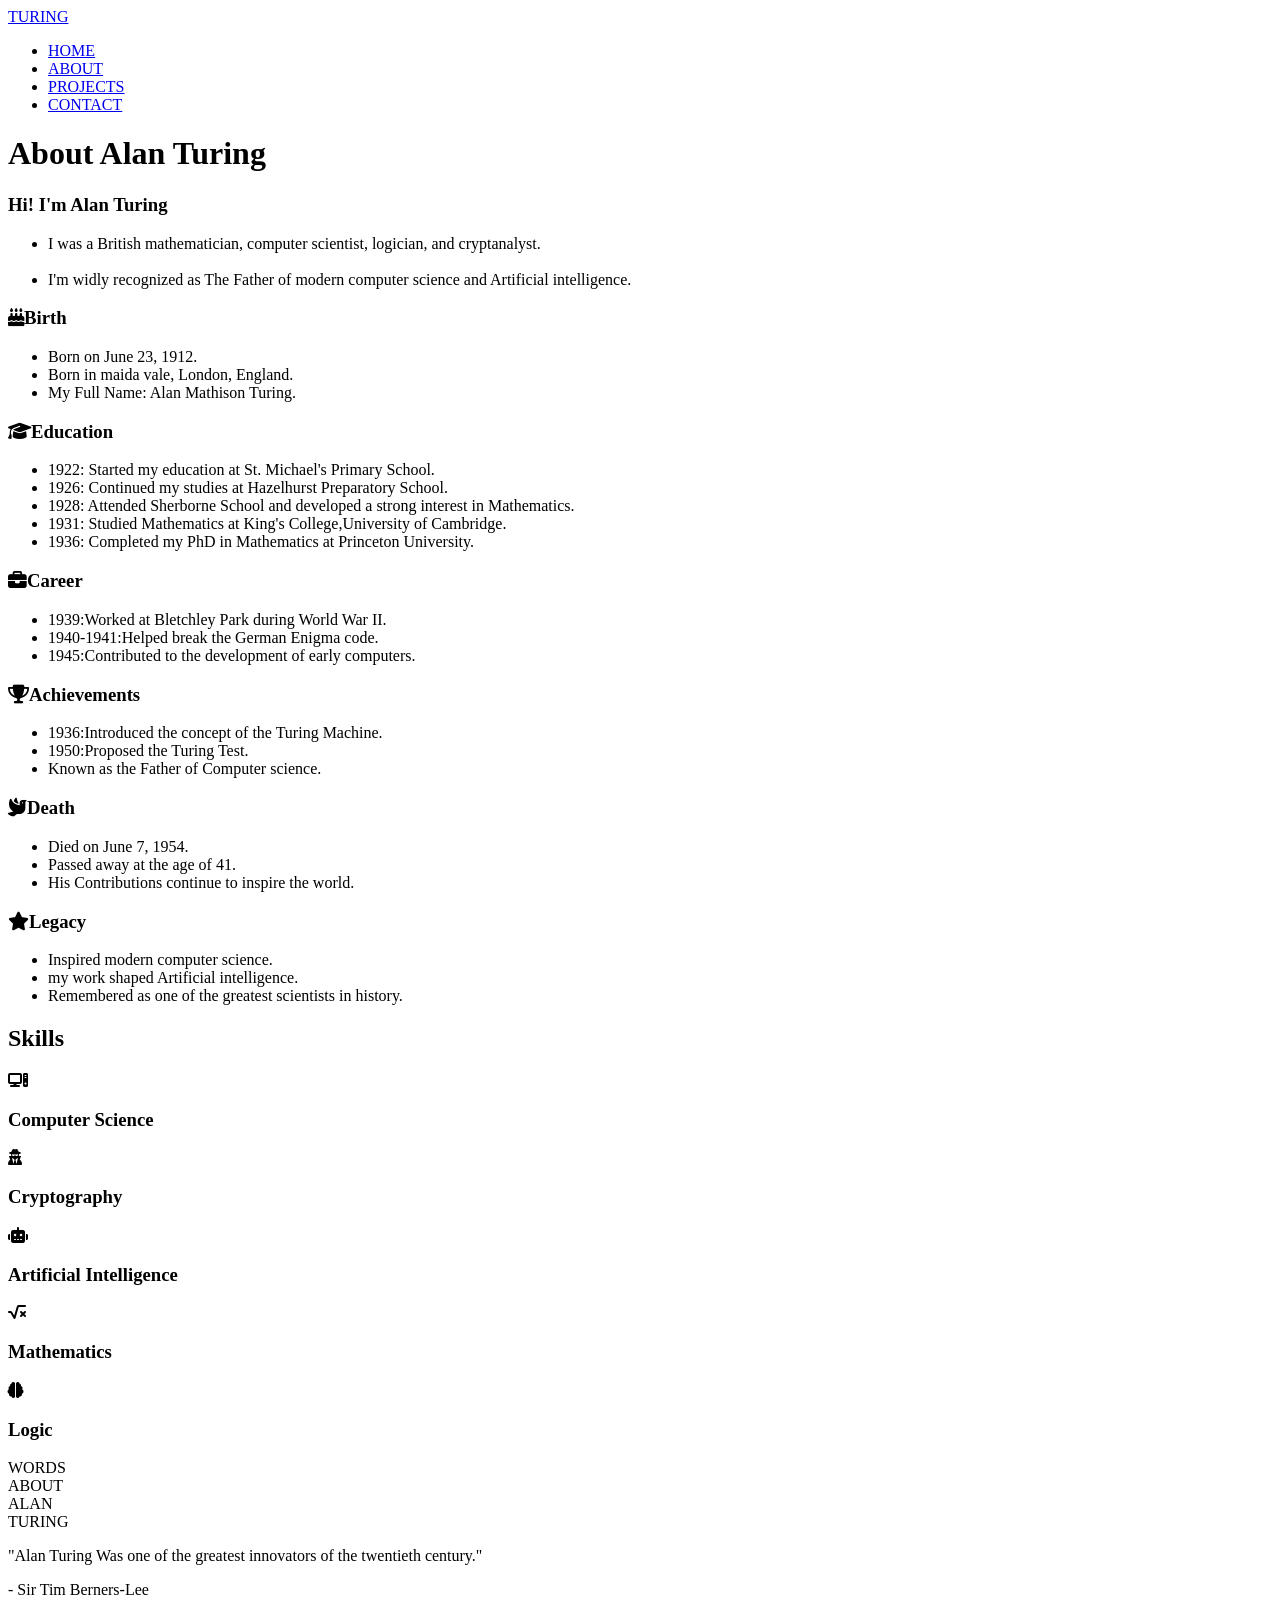
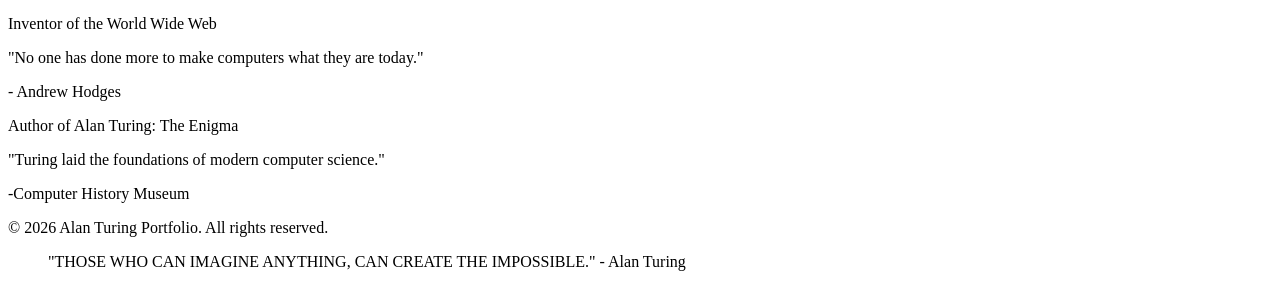
==== about.html @ e7e9dd06 "update" ====
<!doctype html>
<html lang="en">
  <head>
    <meta charset="UTF-8" />
    <link
      rel="stylesheet"
      href="https://cdnjs.cloudflare.com/ajax/libs/font-awesome/6.4.0/css/all.min.css"
    />
    <meta name="viewport" content="width=device-width, initial-scale=1.0" />
    <meta
      name="description"
      content="Alan Turing was a pioneering mathematician, computer scientist, and cryptanalyst. He is widely considered to be the father of theoretical computer science and artificial intelligence."
    />
    <link rel="stylesheet" href="css/about.css" />
    <!-- <link rel="stylesheet" href="css/nav-footer.css" /> -->
    <title>Alan Turing-About</title>
  </head>
  <body>
    <header class="header">
      <nav class="navbar">
        <div class="logo">
          <a href="index.html">TURING</a>
        </div>
        <ul class="nav-links">
          <li><a href="index.html">HOME</a></li>
          <li><a href="about.html">ABOUT</a></li>
          <li><a href="projects.html">PROJECTS</a></li>
          <li><a href="contact.html">CONTACT</a></li>
        </ul>
      </nav>
    </header>
    <main>
        <h1 class="title">About Alan Turing</h1>
        <div class="tria"></div>
        
        
        
        <section>
            <div class="pragOfAbout">
            <h3>Hi! I'm Alan Turing</h3>

            <ul>
            <li class="li01">I was a British mathematician, computer scientist, logician, and cryptanalyst.</li><br>
            <li class="li01">I'm widly recognized as The Father of  modern computer science and Artificial intelligence.</li>
            </ul>
            </div>


            <div class="continer">
            <div class="card01">
            <h3><i class="fa-solid fa-cake-candles"></i>Birth</h3>
                <ul>
                    <li>Born on June 23, 1912.</li>
                    <li>Born in maida vale, London, England.</li>
                    <li>My Full Name: Alan Mathison Turing.</li>
                </ul>
            </div>



            <div class="card2">
            <h3><i class="fa-solid fa-graduation-cap"></i>Education</h3>  
                <ul>
                    <li><span class="year">1922:</span> Started my education at St. Michael's Primary School.</li>
                    <li><span class="year">1926:</span> Continued my studies at Hazelhurst Preparatory School.</li>
                    <li><span class="year">1928:</span> Attended Sherborne School and developed a strong interest in Mathematics.</li>
                    <li><span class="year">1931:</span> Studied Mathematics at King's College,University of Cambridge.</li>
                    <li><span class="year">1936:</span> Completed my PhD in Mathematics at Princeton University.</li>
                </ul>
            </div>



            <div class="card">
            <h3><i class="fa-solid fa-briefcase"></i>Career</h3>
                <ul>
                    <li><span class="year">1939:</span>Worked at Bletchley Park during World War II.</li>
                    <li><span class="year">1940-1941:</span>Helped break the German Enigma code.</li>
                    <li><span class="year">1945:</span>Contributed to the development of early computers.</li>
                </ul>
            </div>



            <div class="card">
            <h3><i class="fa-solid fa-trophy"></i>Achievements</h3>
                <ul>
                    <li><span class="year">1936:</span>Introduced the concept of the Turing Machine.</li>
                    <li><span class="year">1950:</span>Proposed the Turing Test.</li>
                    <li>Known as the Father of Computer science.</li>
                </ul>
            </div>




            <div class="card">
            <h3><i class="fa-solid fa-dove"></i>Death</h3>
                <ul>
                    <li>Died on June 7, 1954.</li>
                    <li>Passed away at the age of 41.</li>
                    <li>His Contributions continue to inspire the world.</li>
                </ul>
            </div>



            <div class="card">
            <h3><i class="fa-solid fa-star"></i>Legacy</h3>
                <ul>
                    <li>Inspired modern computer science.</li>
                    <li>my work shaped Artificial intelligence.</li>
                    <li>Remembered as one of the greatest scientists in history.</li>
                </ul>
            </div>
        </div>

            <div class="line"></div>

            <h1 class="skills">Skills</h1>
            <div class="tria2"></div>


            <div class="skill-cards">
                <div class="cards">
                    <i class="fa-solid fa-computer"></i>
                    <h3>Computer Science</h3>
                </div>

                <div class="cards">
                    <i class="fa-solid fa-user-secret"></i>
                    <h3>Cryptography</h3>
                </div>

                <div class="cards">
                    <i class="fa-solid fa-robot"></i>
                    <h3>Artificial Intelligence</h3>
                </div>

                <div class="cards">
                    <i class="fa-solid fa-square-root-variable"></i>
                    <h3>Mathematics</h3>
                </div>

                <div class="cards">
                    <i class="fa-solid fa-brain"></i>
                    <h3>Logic</h3>
                </div>
            </div>



            <div class="line"></div>


            <div class="opinion">
                <div class="left"><p>WORDS <br>ABOUT<br> ALAN <br>TURING<br></p></div>
                <div class="right">

                    <div class="right01">
                    <p class="01"><span class="quote">"</span>Alan Turing Was one of the greatest innovators of the twentieth century.<span class="quote">"</span></p>
                    <p class="p02">- Sir Tim Berners-Lee</p>
                    <p class="p03">Inventor of the World Wide Web</p>
                    </div>
                    

                    <div class="right02">
                    <p class="01"><span class="quote">"</span>No one has done more to make computers what they are today.<span class="quote">"</span></p>
                    <p class="p02">- Andrew Hodges</p>
                    <p class="p03">Author of Alan Turing: The Enigma</p>
                    </div>


                    <div class="right03">
                    <p class="01"><span class="quote">"</span>Turing laid the foundations of modern computer science.<span class="quote">"</span></p>
                    <p class="p02">-Computer History Museum</p>
                    </div>

                </div>
            </div>
        </section>
        </main>
    <footer class="footer">
      <div class="footer-content">
        <p class="copyright">&copy; 2026 Alan Turing Portfolio. All rights reserved.
        </p>
        <blockquote class="footer-quote">
          "THOSE WHO CAN IMAGINE ANYTHING, CAN CREATE THE IMPOSSIBLE."
          <span>- Alan Turing</span>
        </blockquote>
      </div>
    </footer>
  </body>
</html>
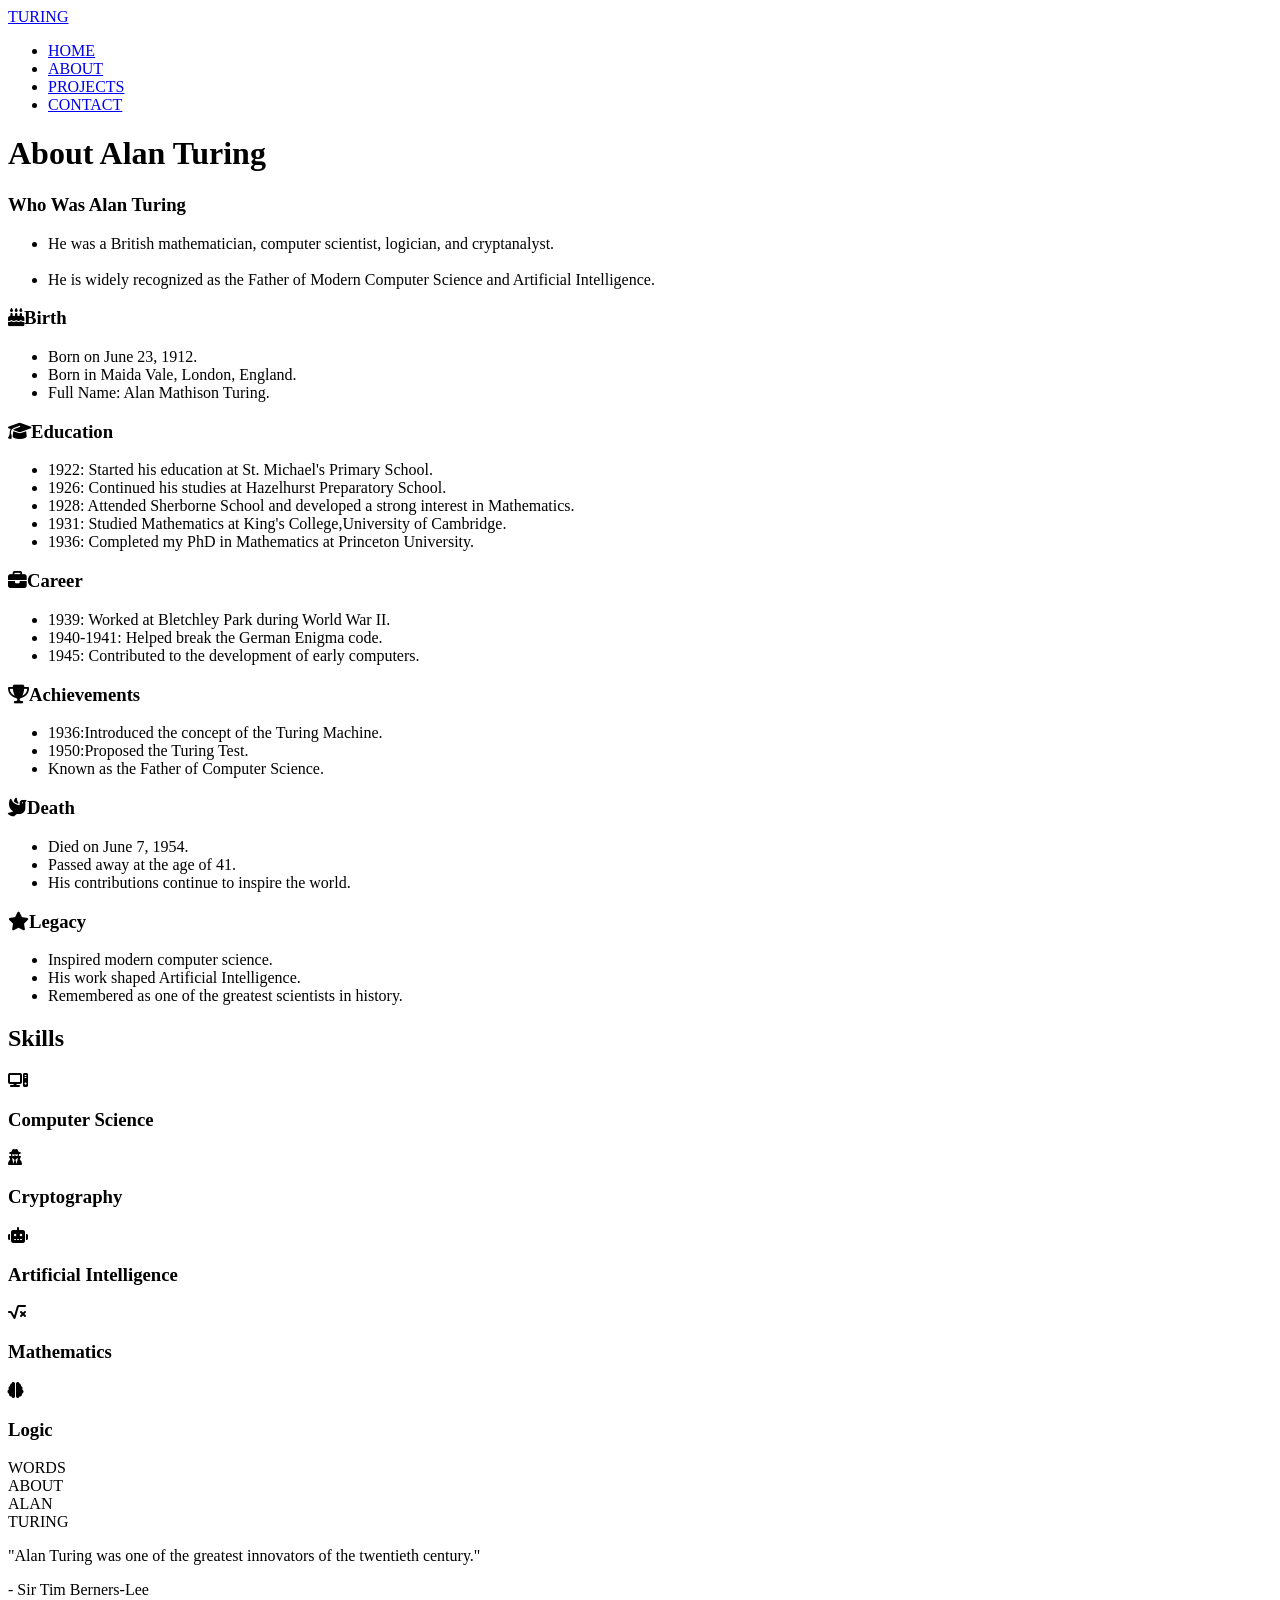
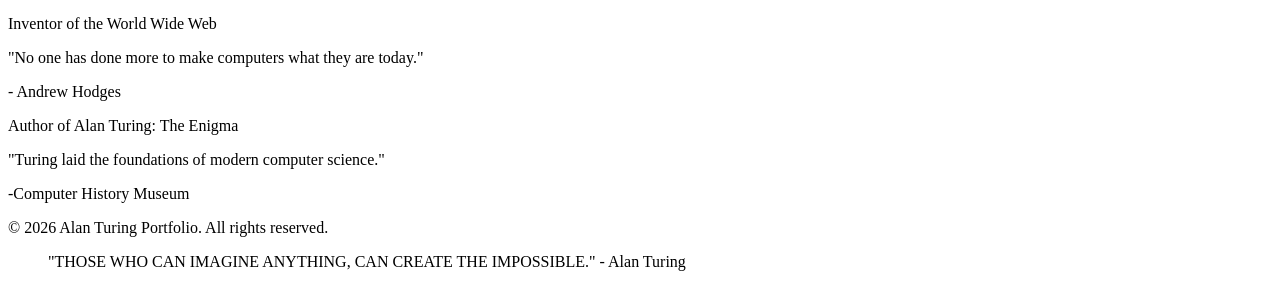
==== commit 0143b82a: "update" ====
--- a/about.html
+++ b/about.html
@@ -37,11 +37,11 @@
         
         <section>
             <div class="pragOfAbout">
-            <h3>Hi! I'm Alan Turing</h3>
+            <h3>Who Was Alan Turing</h3>
 
             <ul>
-            <li class="li01">I was a British mathematician, computer scientist, logician, and cryptanalyst.</li><br>
-            <li class="li01">I'm widly recognized as The Father of  modern computer science and Artificial intelligence.</li>
+            <li class="li01">He was a British mathematician, computer scientist, logician, and cryptanalyst.</li><br>
+            <li class="li01">He is widely recognized as the Father of  Modern Computer Science and Artificial Intelligence.</li>
             </ul>
             </div>
 
@@ -51,8 +51,8 @@
             <h3><i class="fa-solid fa-cake-candles"></i>Birth</h3>
                 <ul>
                     <li>Born on June 23, 1912.</li>
-                    <li>Born in maida vale, London, England.</li>
-                    <li>My Full Name: Alan Mathison Turing.</li>
+                    <li>Born in Maida Vale, London, England.</li>
+                    <li>Full Name: Alan Mathison Turing.</li>
                 </ul>
             </div>
 
@@ -61,8 +61,8 @@
             <div class="card2">
             <h3><i class="fa-solid fa-graduation-cap"></i>Education</h3>  
                 <ul>
-                    <li><span class="year">1922:</span> Started my education at St. Michael's Primary School.</li>
-                    <li><span class="year">1926:</span> Continued my studies at Hazelhurst Preparatory School.</li>
+                    <li><span class="year">1922:</span> Started his education at St. Michael's Primary School.</li>
+                    <li><span class="year">1926:</span> Continued his studies at Hazelhurst Preparatory School.</li>
                     <li><span class="year">1928:</span> Attended Sherborne School and developed a strong interest in Mathematics.</li>
                     <li><span class="year">1931:</span> Studied Mathematics at King's College,University of Cambridge.</li>
                     <li><span class="year">1936:</span> Completed my PhD in Mathematics at Princeton University.</li>
@@ -74,9 +74,9 @@
             <div class="card">
             <h3><i class="fa-solid fa-briefcase"></i>Career</h3>
                 <ul>
-                    <li><span class="year">1939:</span>Worked at Bletchley Park during World War II.</li>
-                    <li><span class="year">1940-1941:</span>Helped break the German Enigma code.</li>
-                    <li><span class="year">1945:</span>Contributed to the development of early computers.</li>
+                    <li><span class="year">1939:</span> Worked at Bletchley Park during World War II.</li>
+                    <li><span class="year">1940-1941:</span> Helped break the German Enigma code.</li>
+                    <li><span class="year">1945:</span> Contributed to the development of early computers.</li>
                 </ul>
             </div>
 
@@ -87,7 +87,7 @@
                 <ul>
                     <li><span class="year">1936:</span>Introduced the concept of the Turing Machine.</li>
                     <li><span class="year">1950:</span>Proposed the Turing Test.</li>
-                    <li>Known as the Father of Computer science.</li>
+                    <li>Known as the Father of Computer Science.</li>
                 </ul>
             </div>
 
@@ -99,7 +99,7 @@
                 <ul>
                     <li>Died on June 7, 1954.</li>
                     <li>Passed away at the age of 41.</li>
-                    <li>His Contributions continue to inspire the world.</li>
+                    <li>His contributions continue to inspire the world.</li>
                 </ul>
             </div>
 
@@ -109,7 +109,7 @@
             <h3><i class="fa-solid fa-star"></i>Legacy</h3>
                 <ul>
                     <li>Inspired modern computer science.</li>
-                    <li>my work shaped Artificial intelligence.</li>
+                    <li>His work shaped Artificial Intelligence.</li>
                     <li>Remembered as one of the greatest scientists in history.</li>
                 </ul>
             </div>
@@ -158,7 +158,7 @@
                 <div class="right">
 
                     <div class="right01">
-                    <p class="01"><span class="quote">"</span>Alan Turing Was one of the greatest innovators of the twentieth century.<span class="quote">"</span></p>
+                    <p class="01"><span class="quote">"</span>Alan Turing was one of the greatest innovators of the twentieth century.<span class="quote">"</span></p>
                     <p class="p02">- Sir Tim Berners-Lee</p>
                     <p class="p03">Inventor of the World Wide Web</p>
                     </div>
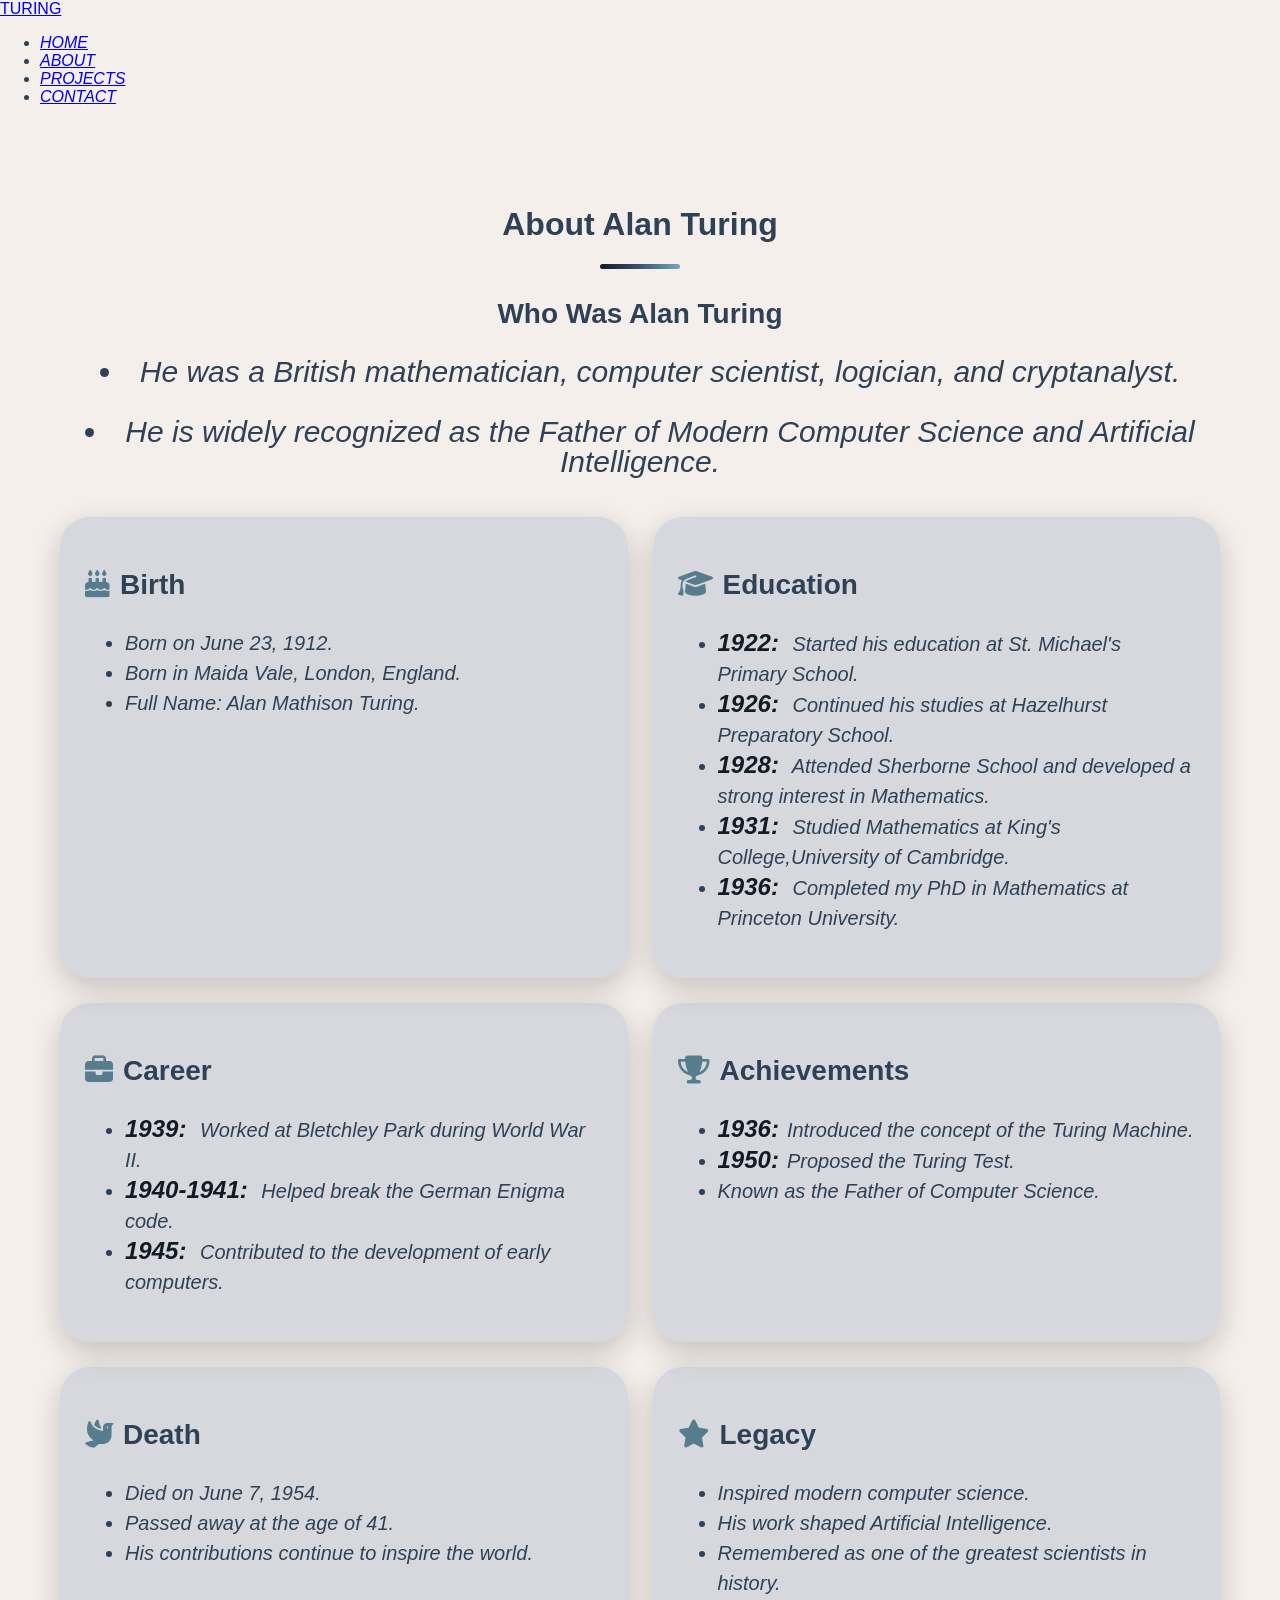
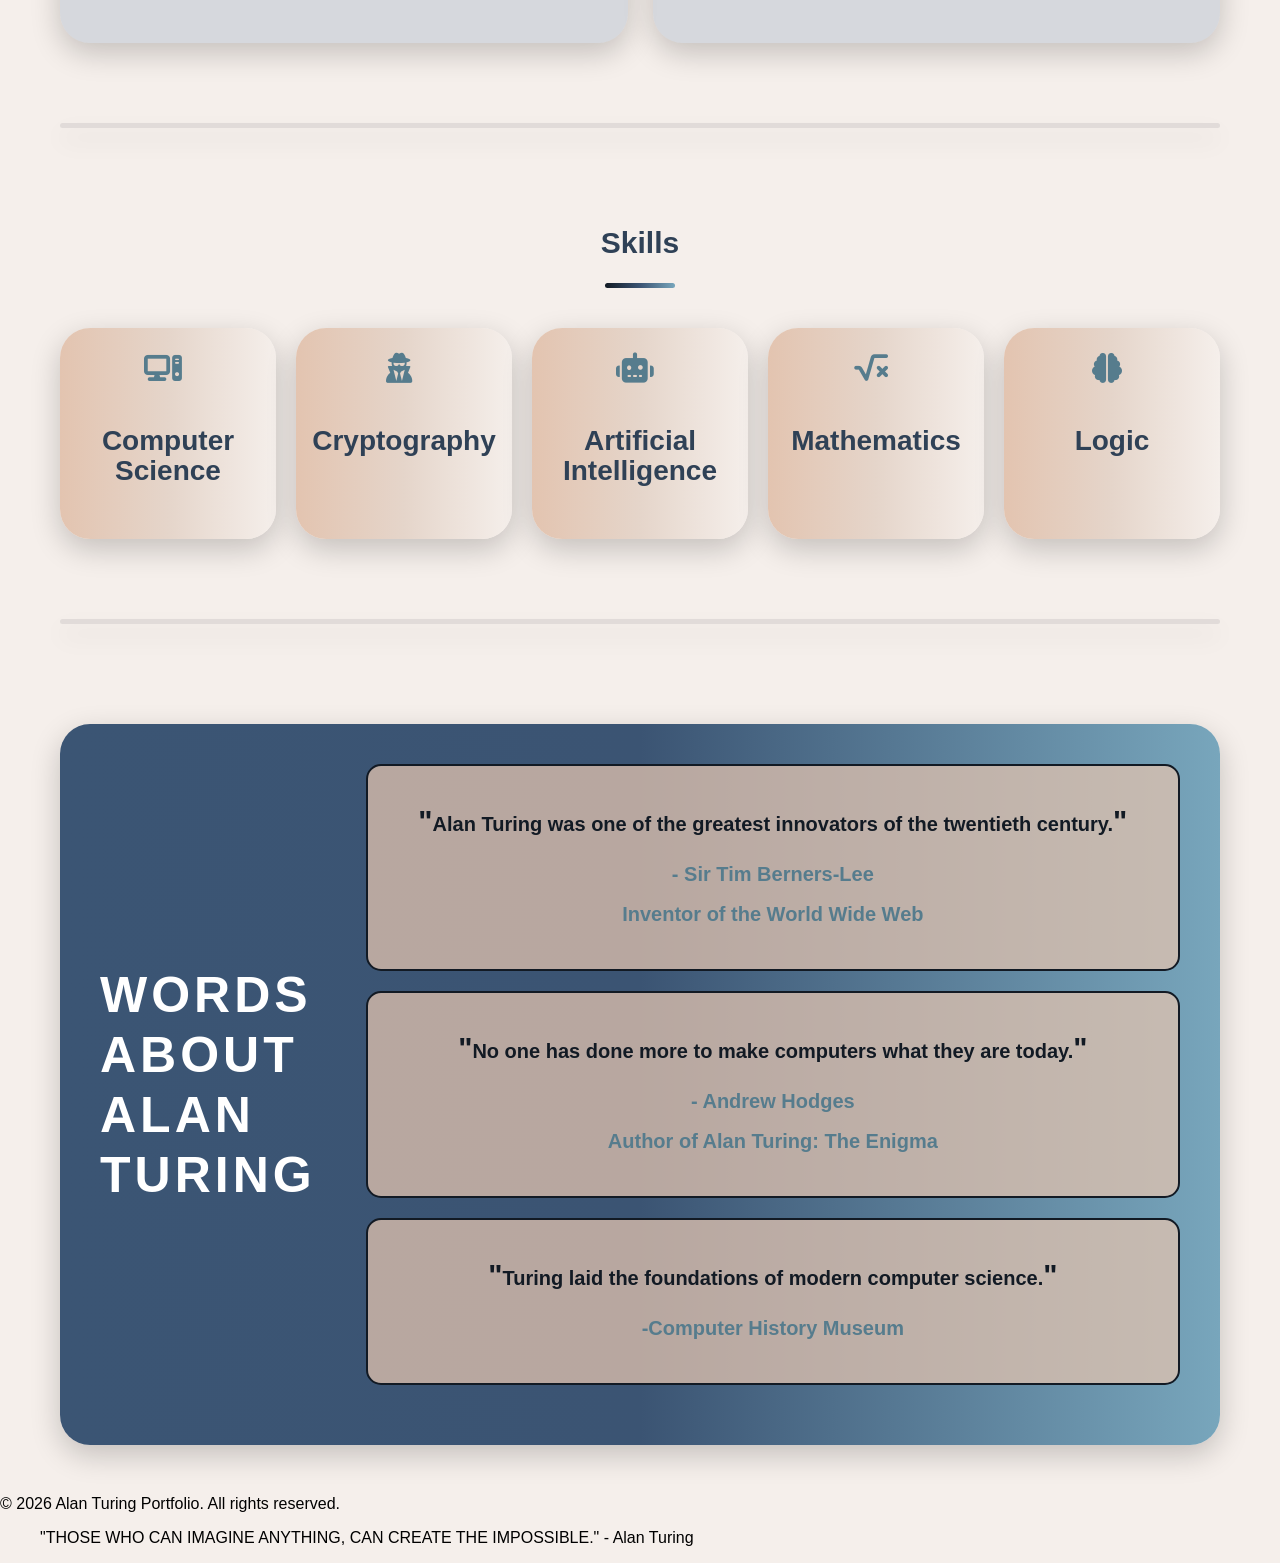
==== commit 70e41016: "fixed css path" ====
--- a/about.html
+++ b/about.html
@@ -11,7 +11,7 @@
       name="description"
       content="Alan Turing was a pioneering mathematician, computer scientist, and cryptanalyst. He is widely considered to be the father of theoretical computer science and artificial intelligence."
     />
-    <link rel="stylesheet" href="css/about.css" />
+    <link rel="stylesheet" href="CSS/about.css" />
     <!-- <link rel="stylesheet" href="css/nav-footer.css" /> -->
     <title>Alan Turing-About</title>
   </head>
--- a/CSS/about.css
+++ b/CSS/about.css
@@ -0,0 +1,397 @@
+
+:root{
+    --bg-color: #F5EFEB;       /*back the body*/
+    --primary-color: #2F4156;
+    --text-color: #2F4156;       /*h1 , h3 , li, (skills)*/
+    --accent-color: #567c8d;     /*icons , name العلماء اللي اتكلموا عن الان*/
+    --text-secondary: #121a24;    /*years , الكلام اللي في كارت الاخير*/
+    --text-muted: #FFFFFF;       /* words about alan*/
+    --border-color: #121a24;    /* الاراء اللي في الكارت الاخير*/
+    --shadow: 0 10px 30px rgba(0,0,0,0.2);
+    --radius: 30px;              /*cards of aboutme , cards of skills, card الكبير بتاع الاراء*/
+    --transition: 0.4s ease;     
+}
+
+
+
+body{
+    background-color: var(--bg-color);
+    margin: 0;
+    padding: 0;
+    font-family: sans-serif;
+    overflow-x: hidden;
+}
+
+
+section{
+    max-width: 1200px;
+    margin: 0 auto 50px auto;
+    padding: 0 20px;
+    font-size: 20px;
+    line-height: 30px;
+    box-sizing: border-box;
+ }
+
+
+.title{
+    text-align: center;
+    opacity: 0;
+    transform: translateY(-40px);
+    animation: down 0.8s ease forwards;
+}
+
+.pragOfAbout{
+    text-align: center;
+    max-width: center;
+    margin: 20px auto;
+    opacity: 0;
+    transform: translateY(-40px);
+    animation: down 0.8s ease forwards;
+    animation-delay: 0.4s; 
+}
+
+@keyframes down{
+    from{
+        opacity: 0;
+        transform: translateY(-40px);
+    }
+    to {
+        opacity: 1;
+        transform: translateY(0);
+    }
+}
+
+.pragOfAbout ul{
+    list-style-position: inside;
+    padding-left: 0;
+}
+
+h1{
+    color: var(--text-color);
+    margin-top: 100px;
+    
+}
+
+.li01{
+    font-size: 30px;
+}
+
+.tria{
+    width: 80px;
+    height: 5px;
+    background: linear-gradient(to right,#121a24,#3b5473,#78a6bc);
+    border-radius: var(--radius);
+    margin: 10px auto 30px auto;
+}
+
+
+
+ 
+
+
+h3,li{
+    color: var(--text-color);
+}
+
+
+li{
+    font-style:oblique;
+}
+
+
+h3{
+    font-size: 28px;
+} 
+
+
+
+i{
+    color: var(--accent-color);      
+    margin-right: 10px;
+}
+
+
+
+
+.continer{
+    display: grid;
+    grid-template-columns: repeat(2,1fr);
+    gap: 25px;
+    margin-top: 40px
+} 
+
+
+
+.card,.card2,.card01{
+    background-color: rgba(92, 125, 163, 0.2);
+    box-shadow: var(--shadow);
+    border-radius: var(--radius);
+    padding: 25px;
+    transition: var(--transition);    
+   animation: dropDown 0.9s ease forwards;  
+    animation-delay: 1s;
+    opacity: 0;
+} 
+
+
+.card:hover,.card2:hover,.card01:hover{
+    transform: translateY(-10px);
+    box-shadow: 0 15px 30px rgba(47, 65, 86, 0.3);
+}
+
+
+
+
+.year{
+    color: var(--text-secondary);       
+    font-weight: bold;
+    margin-right: 8px;
+    font-size: larger;
+}
+
+
+
+
+.skills{
+    color: var(--text-color);
+    text-align: center;
+    margin-top: 100px;
+    opacity: 0;
+    transform: translateY(-40px);
+    animation: down 0.8s ease forwards;
+}
+
+.tria2{
+    width: 70px;
+    height: 5px;
+    background: linear-gradient(to right,#121a24,#3b5473,#78a6bc);
+    margin: 10px auto 40px auto;
+    border-radius: 10px;
+}
+
+
+
+.skill-cards{
+    display: grid;
+    grid-template-columns: repeat(5, 1fr);
+    gap: 20px;
+    margin-top: 30px;
+}
+
+
+.cards {
+    background: linear-gradient(to right,#e3c4b0,#e5d5ca,#F5EFEB);
+    padding: 25px 15px;
+    border-radius: var(--radius);
+    transition: var(--transition);
+    box-shadow: var(--shadow);
+    text-align: center;
+    opacity: 0;
+    animation: dropDown 0.8s ease forwards;
+    animation-delay: 1.5s;
+}
+
+
+.cards:hover{
+    transform: translateY(-10px);
+    box-shadow: 0 15px 30px rgba(47, 65, 86, 0.3);
+}
+
+
+
+.cards i{
+    font-size: 30px;
+    margin-bottom: 15px;
+}
+
+
+
+.line {
+    height: 5px;
+    width: 100%;
+    background-color: rgba(194, 190, 190, 0.411);
+    border-radius: 15px;
+    margin: 80px 0;
+    box-shadow: 0 12px 25px rgba(0, 0, 0, 0.1);
+}
+
+
+@keyframes dropDown{
+    from{
+        opacity:0;
+        transform: translateY(-50px);
+    }
+    to{
+        opacity:1;
+        transform: translateY(0);
+    }
+} 
+
+
+
+
+
+
+.opinion{
+    width: 100%;
+    padding: 40px ;
+    box-sizing: border-box;
+    background: linear-gradient(to right,#3b5574,#3b5473,#78a6bc);
+    margin-top: 100px;
+    display: flex;
+    gap: 50px;
+    border-radius: var(--radius);
+    box-shadow: var(--shadow);
+    transition: var(--transition);   
+    animation: dropDown 0.8s ease forwards; 
+    opacity: 0;
+    animation-delay: 1.5s; 
+}
+
+
+@keyframes dropDown{
+    from{
+        opacity:0;
+        transform: translateY(-50px);
+    }
+    to{
+        opacity:1;
+        transform: translateY(0);
+    }
+}
+
+
+.left{
+    font-size: 50px;
+    font-weight: bold;
+    letter-spacing: 4px;
+    line-height: 60px;
+    color: var(--text-muted);
+    display: flex;                   
+    align-items: center;
+}
+
+
+.right{
+   flex: 1;
+}
+
+.right01,.right02,.right03{
+    background-color: #e3c4b0be;
+    box-sizing: border-box;
+    width: 100%;
+    padding: 20px;
+    box-sizing: border-box;
+    border-radius: 15px;
+    text-align: center;
+    color: var(--text-secondary);
+    border: 2px solid var(--border-color);
+    margin-bottom: 20px;
+    font-size: 20px;
+    font-weight: bold;
+}
+
+.opinion p{
+    font-weight: bold;
+}
+
+.p02{
+    color: var(--accent-color);
+}
+
+.p03{
+    color: var(--accent-color);
+    margin-top: -10px;
+}
+
+.quote{
+    font-size: 30px;
+}
+
+
+
+
+
+
+/*Responsive*/
+
+@media (max-width: 1200px){
+    .skill-cards{
+        grid-template-columns: repeat(3,1fr);
+    }
+    .left{
+        font-size: 40px;
+        line-height: 50px;
+        min-width: 160px;
+    }
+}
+
+
+@media (max-width: 992px){
+    section{
+        padding: 0 30px;
+    }
+    .li01{
+        font-size: 26px;
+    }
+    .opinion{
+        gap: 30px;
+        padding: 30px;
+    }
+    .left{
+        font-size: 32px;
+        line-height: 42px;
+        min-width: 130px;
+    }
+    .right01,.right02,.right03{
+        font-size: 18px;
+    }
+}
+
+
+
+@media (max-width: 820px){
+    .opinion{
+        flex-direction: column;
+        text-align: center;
+    }
+    .left{
+        text-align: center;
+        justify-content: center;
+        min-width: 100%;
+        margin-bottom: 20px;
+    }
+}
+
+
+@media (max-width: 768px){
+    .continer{
+        grid-template-columns: 1fr;
+    }
+    .skill-cards{
+        grid-template-columns: repeat(2,1fr);
+    }
+    .li01{
+        font-size: 22px;
+    }
+}
+
+
+@media (max-width: 480px){
+    .skill-cards{
+        grid-template-columns: 1fr;
+    }
+    .left{
+        font-size: 28px;
+        line-height: 38px;
+    }
+    .right01,.right02,.right03{
+        font-size: 16px;
+        padding: 15px;
+    }
+}
+
+
+
+
+
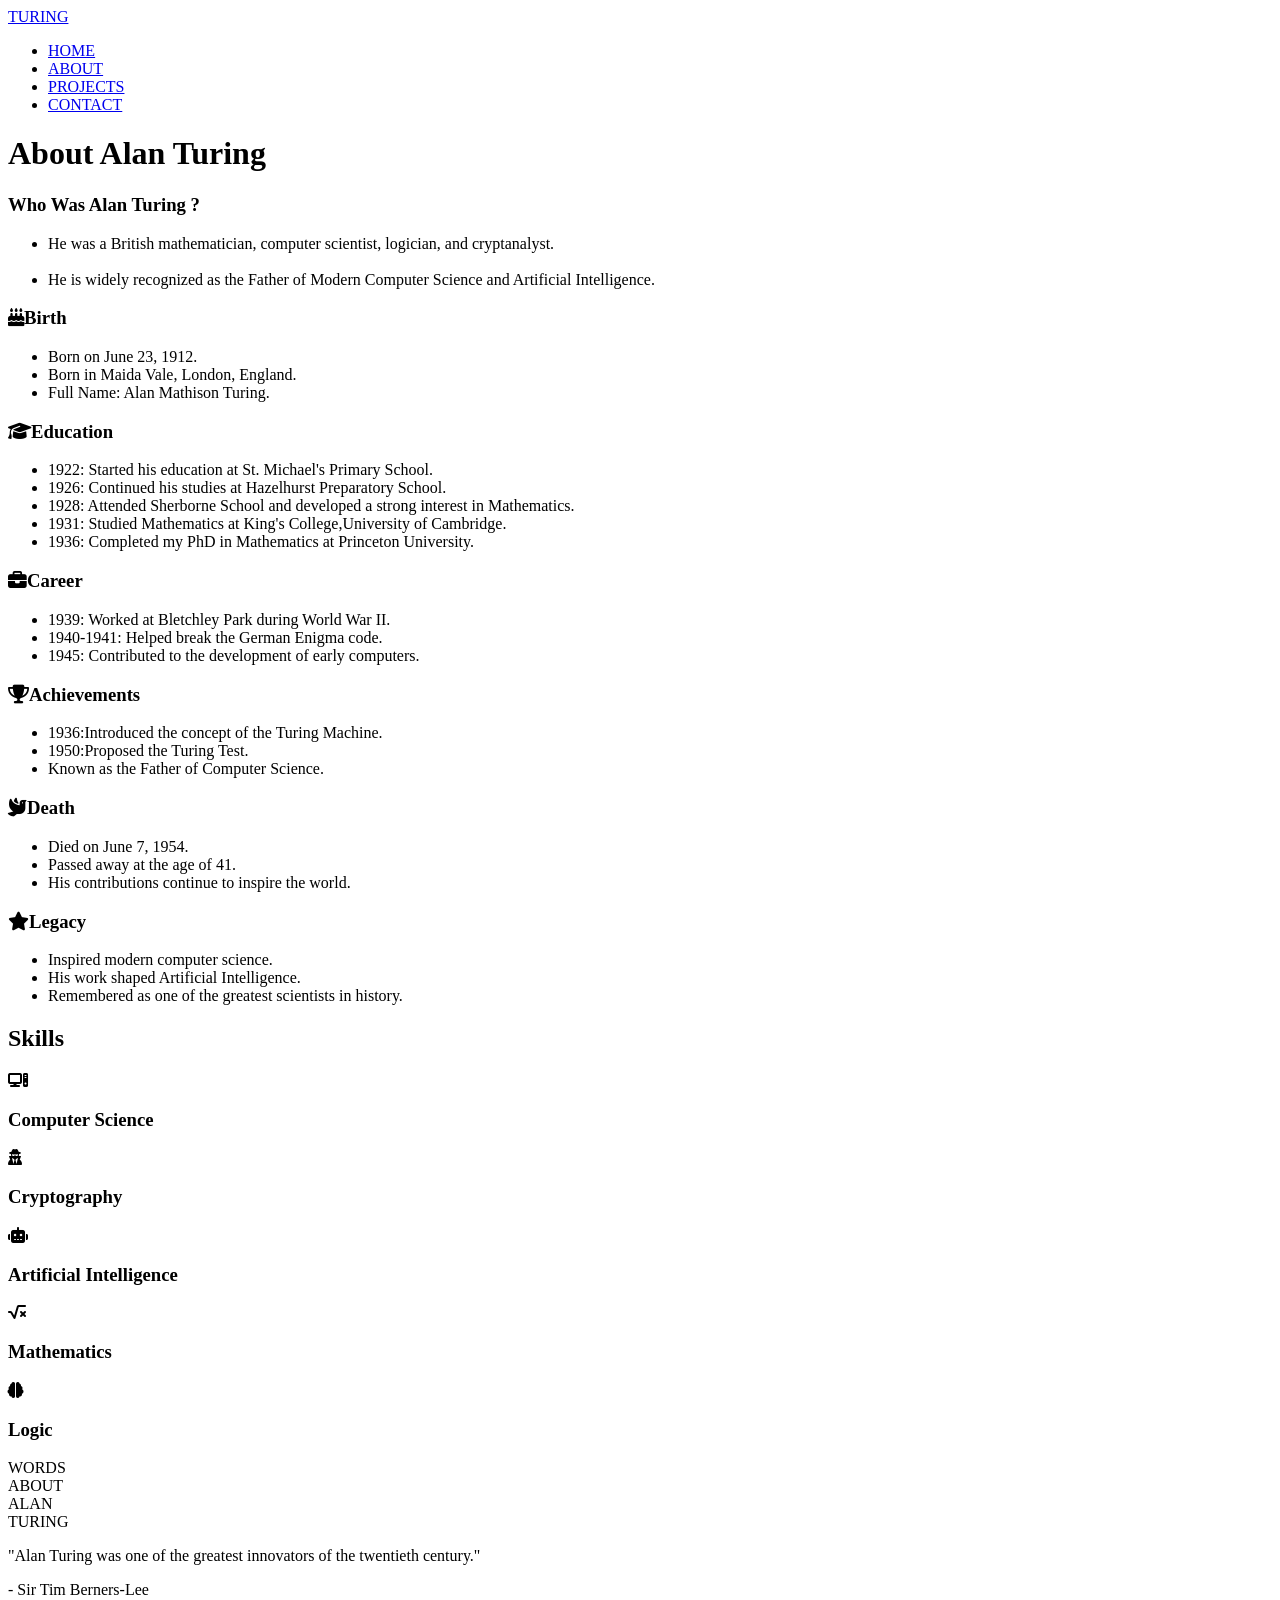
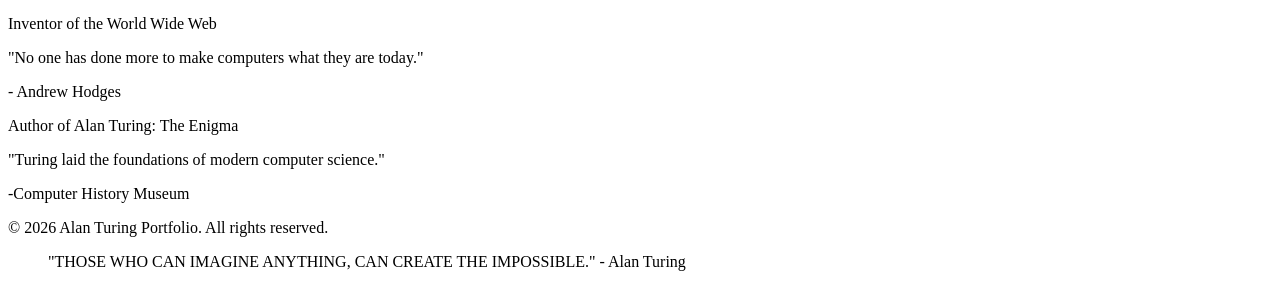
==== commit 56be0069: "update" ====
--- a/about.html
+++ b/about.html
@@ -11,8 +11,8 @@
       name="description"
       content="Alan Turing was a pioneering mathematician, computer scientist, and cryptanalyst. He is widely considered to be the father of theoretical computer science and artificial intelligence."
     />
-    <link rel="stylesheet" href="CSS/about.css" />
-    <!-- <link rel="stylesheet" href="css/nav-footer.css" /> -->
+    <link rel="stylesheet" href="css/about.css" />
+    <link rel="stylesheet" href="css/nav-footer.css" />
     <title>Alan Turing-About</title>
   </head>
   <body>
@@ -37,7 +37,7 @@
         
         <section>
             <div class="pragOfAbout">
-            <h3>Who Was Alan Turing</h3>
+            <h3>Who Was Alan Turing ?</h3>
 
             <ul>
             <li class="li01">He was a British mathematician, computer scientist, logician, and cryptanalyst.</li><br>
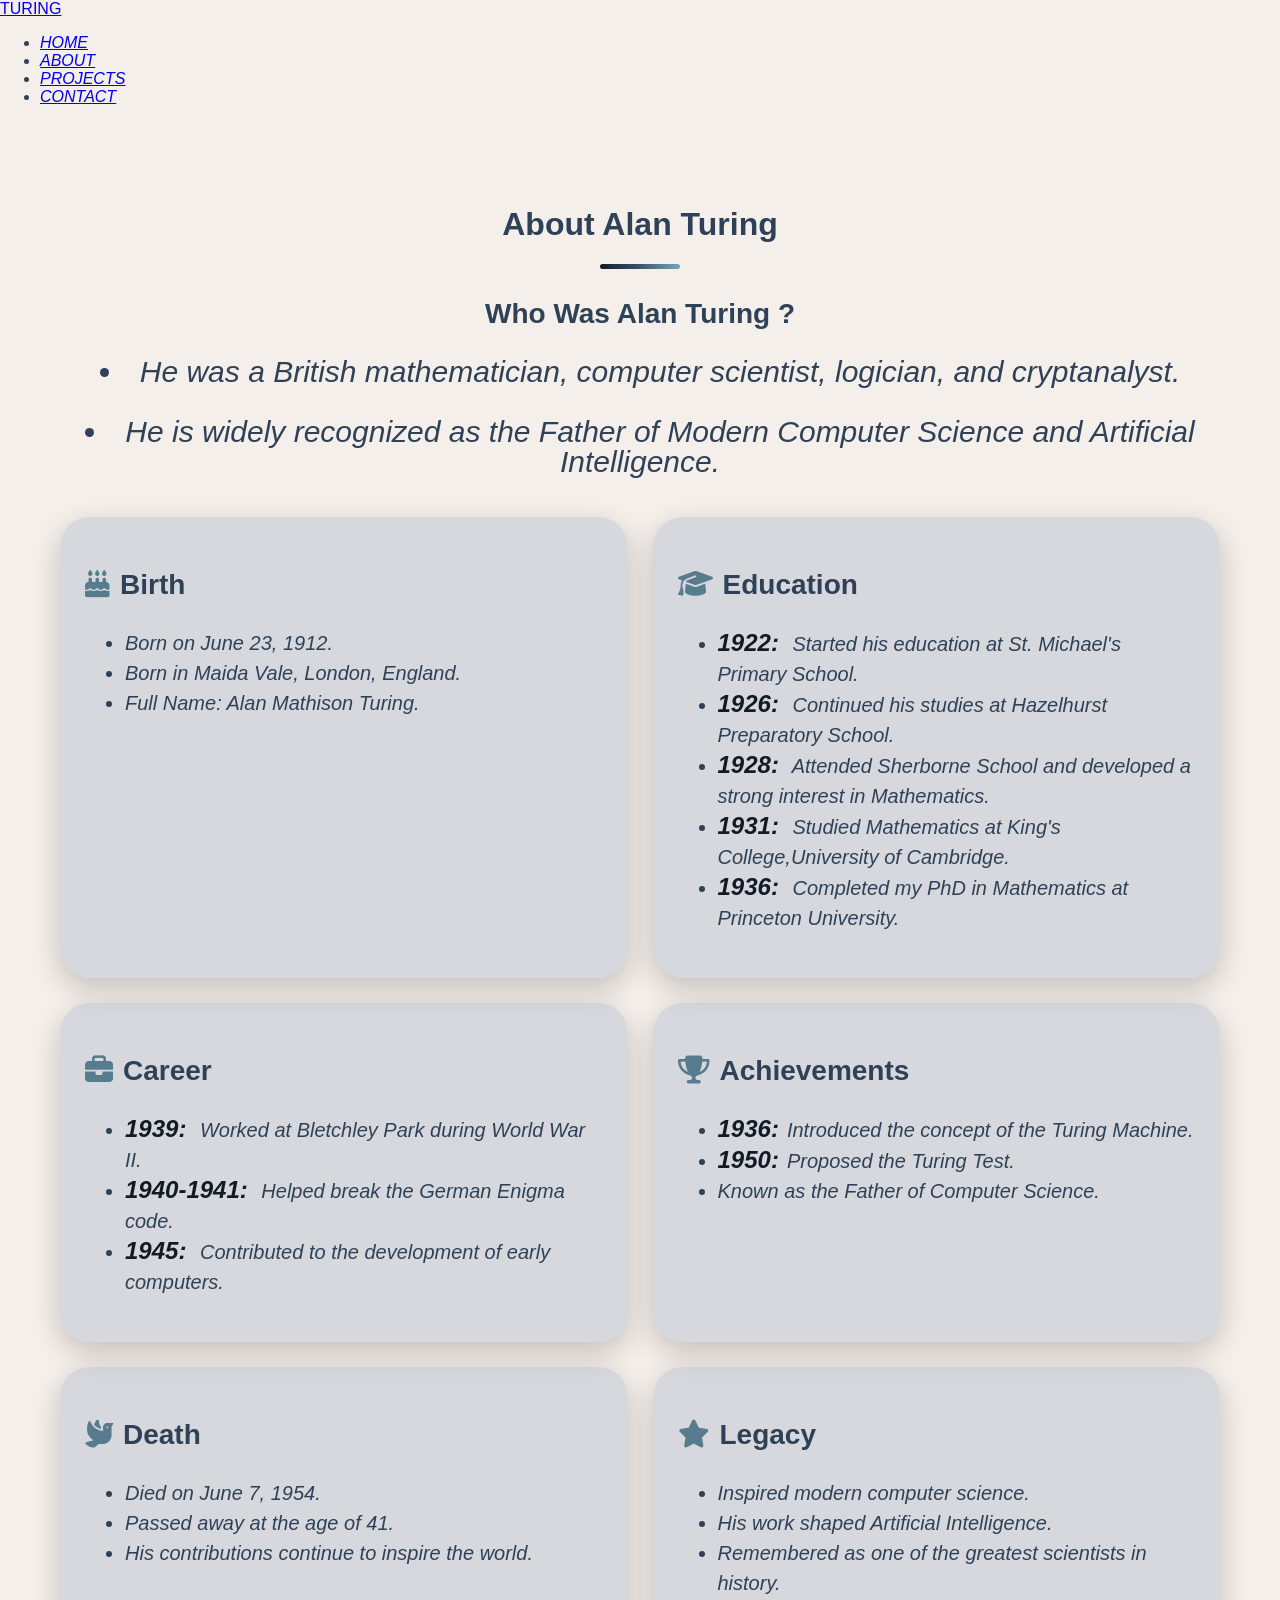
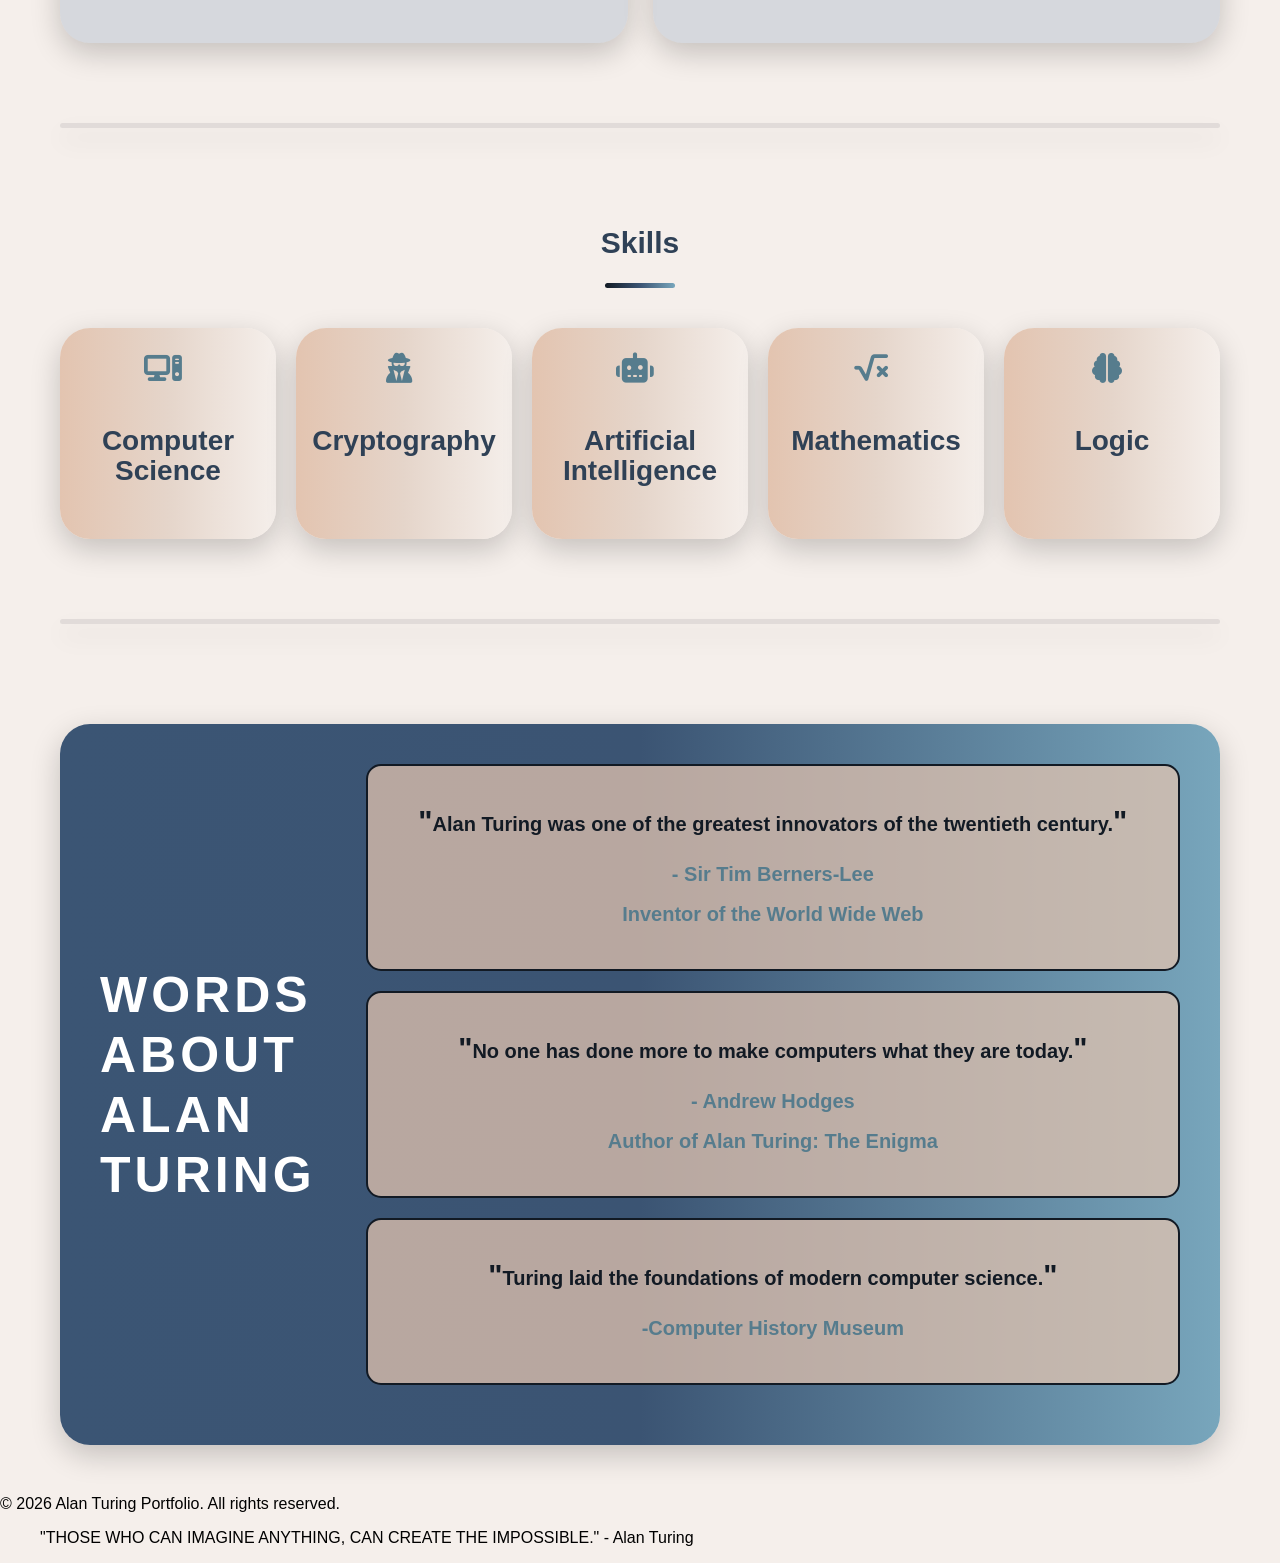
==== commit 378f343c: "Merge branch 'main' of https://github.com/mennamatar18-art/Portfolio_Project" ====
--- a/about.html
+++ b/about.html
@@ -11,8 +11,8 @@
       name="description"
       content="Alan Turing was a pioneering mathematician, computer scientist, and cryptanalyst. He is widely considered to be the father of theoretical computer science and artificial intelligence."
     />
-    <link rel="stylesheet" href="css/about.css" />
-    <link rel="stylesheet" href="css/nav-footer.css" />
+    <link rel="stylesheet" href="CSS/about.css" />
+    <!-- <link rel="stylesheet" href="css/nav-footer.css" /> -->
     <title>Alan Turing-About</title>
   </head>
   <body>
--- a/CSS/about.css
+++ b/CSS/about.css
@@ -0,0 +1,397 @@
+
+:root{
+    --bg-color: #F5EFEB;       /*back the body*/
+    --primary-color: #2F4156;
+    --text-color: #2F4156;       /*h1 , h3 , li, (skills)*/
+    --accent-color: #567c8d;     /*icons , name العلماء اللي اتكلموا عن الان*/
+    --text-secondary: #121a24;    /*years , الكلام اللي في كارت الاخير*/
+    --text-muted: #FFFFFF;       /* words about alan*/
+    --border-color: #121a24;    /* الاراء اللي في الكارت الاخير*/
+    --shadow: 0 10px 30px rgba(0,0,0,0.2);
+    --radius: 30px;              /*cards of aboutme , cards of skills, card الكبير بتاع الاراء*/
+    --transition: 0.4s ease;     
+}
+
+
+
+body{
+    background-color: var(--bg-color);
+    margin: 0;
+    padding: 0;
+    font-family: sans-serif;
+    overflow-x: hidden;
+}
+
+
+section{
+    max-width: 1200px;
+    margin: 0 auto 50px auto;
+    padding: 0 20px;
+    font-size: 20px;
+    line-height: 30px;
+    box-sizing: border-box;
+ }
+
+
+.title{
+    text-align: center;
+    opacity: 0;
+    transform: translateY(-40px);
+    animation: down 0.8s ease forwards;
+}
+
+.pragOfAbout{
+    text-align: center;
+    max-width: center;
+    margin: 20px auto;
+    opacity: 0;
+    transform: translateY(-40px);
+    animation: down 0.8s ease forwards;
+    animation-delay: 0.4s; 
+}
+
+@keyframes down{
+    from{
+        opacity: 0;
+        transform: translateY(-40px);
+    }
+    to {
+        opacity: 1;
+        transform: translateY(0);
+    }
+}
+
+.pragOfAbout ul{
+    list-style-position: inside;
+    padding-left: 0;
+}
+
+h1{
+    color: var(--text-color);
+    margin-top: 100px;
+    
+}
+
+.li01{
+    font-size: 30px;
+}
+
+.tria{
+    width: 80px;
+    height: 5px;
+    background: linear-gradient(to right,#121a24,#3b5473,#78a6bc);
+    border-radius: var(--radius);
+    margin: 10px auto 30px auto;
+}
+
+
+
+ 
+
+
+h3,li{
+    color: var(--text-color);
+}
+
+
+li{
+    font-style:oblique;
+}
+
+
+h3{
+    font-size: 28px;
+} 
+
+
+
+i{
+    color: var(--accent-color);      
+    margin-right: 10px;
+}
+
+
+
+
+.continer{
+    display: grid;
+    grid-template-columns: repeat(2,1fr);
+    gap: 25px;
+    margin-top: 40px
+} 
+
+
+
+.card,.card2,.card01{
+    background-color: rgba(92, 125, 163, 0.2);
+    box-shadow: var(--shadow);
+    border-radius: var(--radius);
+    padding: 25px;
+    transition: var(--transition);    
+   animation: dropDown 0.9s ease forwards;  
+    animation-delay: 1s;
+    opacity: 0;
+} 
+
+
+.card:hover,.card2:hover,.card01:hover{
+    transform: translateY(-10px);
+    box-shadow: 0 15px 30px rgba(47, 65, 86, 0.3);
+}
+
+
+
+
+.year{
+    color: var(--text-secondary);       
+    font-weight: bold;
+    margin-right: 8px;
+    font-size: larger;
+}
+
+
+
+
+.skills{
+    color: var(--text-color);
+    text-align: center;
+    margin-top: 100px;
+    opacity: 0;
+    transform: translateY(-40px);
+    animation: down 0.8s ease forwards;
+}
+
+.tria2{
+    width: 70px;
+    height: 5px;
+    background: linear-gradient(to right,#121a24,#3b5473,#78a6bc);
+    margin: 10px auto 40px auto;
+    border-radius: 10px;
+}
+
+
+
+.skill-cards{
+    display: grid;
+    grid-template-columns: repeat(5, 1fr);
+    gap: 20px;
+    margin-top: 30px;
+}
+
+
+.cards {
+    background: linear-gradient(to right,#e3c4b0,#e5d5ca,#F5EFEB);
+    padding: 25px 15px;
+    border-radius: var(--radius);
+    transition: var(--transition);
+    box-shadow: var(--shadow);
+    text-align: center;
+    opacity: 0;
+    animation: dropDown 0.8s ease forwards;
+    animation-delay: 1.5s;
+}
+
+
+.cards:hover{
+    transform: translateY(-10px);
+    box-shadow: 0 15px 30px rgba(47, 65, 86, 0.3);
+}
+
+
+
+.cards i{
+    font-size: 30px;
+    margin-bottom: 15px;
+}
+
+
+
+.line {
+    height: 5px;
+    width: 100%;
+    background-color: rgba(194, 190, 190, 0.411);
+    border-radius: 15px;
+    margin: 80px 0;
+    box-shadow: 0 12px 25px rgba(0, 0, 0, 0.1);
+}
+
+
+@keyframes dropDown{
+    from{
+        opacity:0;
+        transform: translateY(-50px);
+    }
+    to{
+        opacity:1;
+        transform: translateY(0);
+    }
+} 
+
+
+
+
+
+
+.opinion{
+    width: 100%;
+    padding: 40px ;
+    box-sizing: border-box;
+    background: linear-gradient(to right,#3b5574,#3b5473,#78a6bc);
+    margin-top: 100px;
+    display: flex;
+    gap: 50px;
+    border-radius: var(--radius);
+    box-shadow: var(--shadow);
+    transition: var(--transition);   
+    animation: dropDown 0.8s ease forwards; 
+    opacity: 0;
+    animation-delay: 1.5s; 
+}
+
+
+@keyframes dropDown{
+    from{
+        opacity:0;
+        transform: translateY(-50px);
+    }
+    to{
+        opacity:1;
+        transform: translateY(0);
+    }
+}
+
+
+.left{
+    font-size: 50px;
+    font-weight: bold;
+    letter-spacing: 4px;
+    line-height: 60px;
+    color: var(--text-muted);
+    display: flex;                   
+    align-items: center;
+}
+
+
+.right{
+   flex: 1;
+}
+
+.right01,.right02,.right03{
+    background-color: #e3c4b0be;
+    box-sizing: border-box;
+    width: 100%;
+    padding: 20px;
+    box-sizing: border-box;
+    border-radius: 15px;
+    text-align: center;
+    color: var(--text-secondary);
+    border: 2px solid var(--border-color);
+    margin-bottom: 20px;
+    font-size: 20px;
+    font-weight: bold;
+}
+
+.opinion p{
+    font-weight: bold;
+}
+
+.p02{
+    color: var(--accent-color);
+}
+
+.p03{
+    color: var(--accent-color);
+    margin-top: -10px;
+}
+
+.quote{
+    font-size: 30px;
+}
+
+
+
+
+
+
+/*Responsive*/
+
+@media (max-width: 1200px){
+    .skill-cards{
+        grid-template-columns: repeat(3,1fr);
+    }
+    .left{
+        font-size: 40px;
+        line-height: 50px;
+        min-width: 160px;
+    }
+}
+
+
+@media (max-width: 992px){
+    section{
+        padding: 0 30px;
+    }
+    .li01{
+        font-size: 26px;
+    }
+    .opinion{
+        gap: 30px;
+        padding: 30px;
+    }
+    .left{
+        font-size: 32px;
+        line-height: 42px;
+        min-width: 130px;
+    }
+    .right01,.right02,.right03{
+        font-size: 18px;
+    }
+}
+
+
+
+@media (max-width: 820px){
+    .opinion{
+        flex-direction: column;
+        text-align: center;
+    }
+    .left{
+        text-align: center;
+        justify-content: center;
+        min-width: 100%;
+        margin-bottom: 20px;
+    }
+}
+
+
+@media (max-width: 768px){
+    .continer{
+        grid-template-columns: 1fr;
+    }
+    .skill-cards{
+        grid-template-columns: repeat(2,1fr);
+    }
+    .li01{
+        font-size: 22px;
+    }
+}
+
+
+@media (max-width: 480px){
+    .skill-cards{
+        grid-template-columns: 1fr;
+    }
+    .left{
+        font-size: 28px;
+        line-height: 38px;
+    }
+    .right01,.right02,.right03{
+        font-size: 16px;
+        padding: 15px;
+    }
+}
+
+
+
+
+
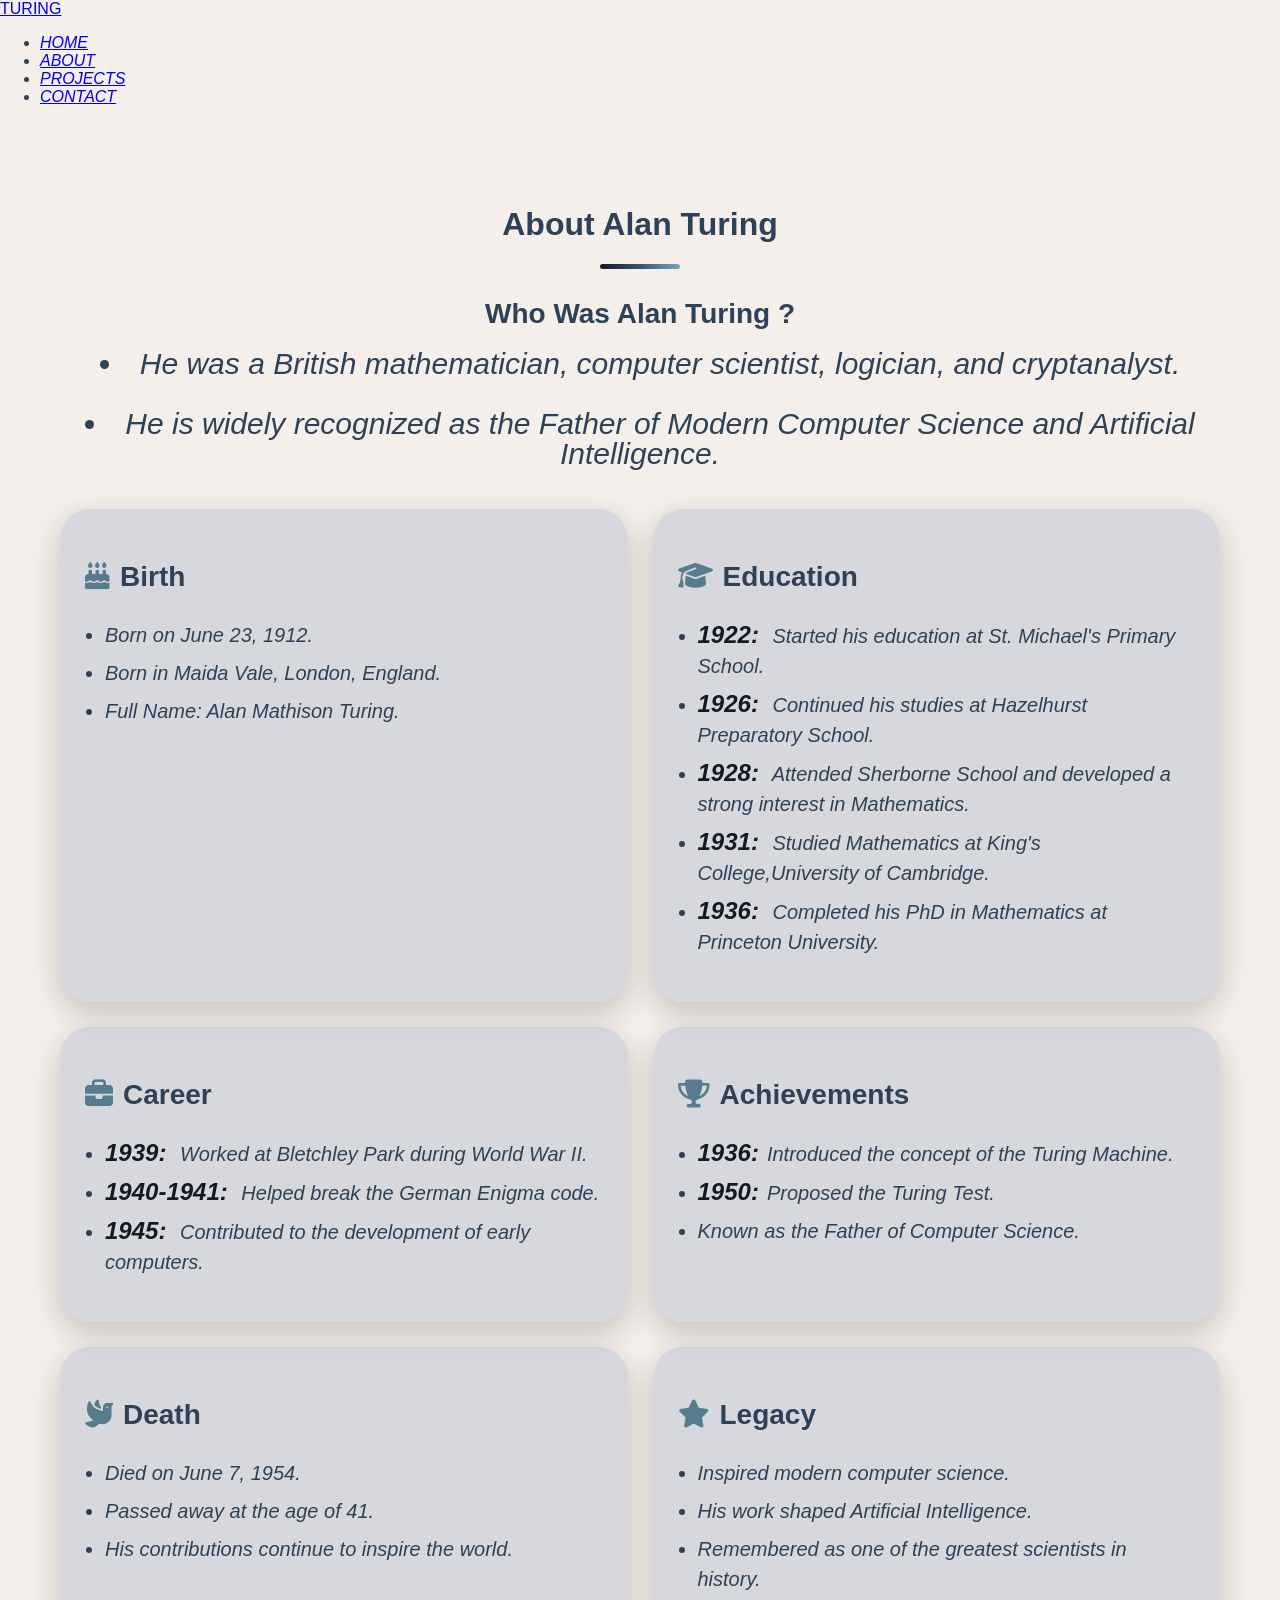
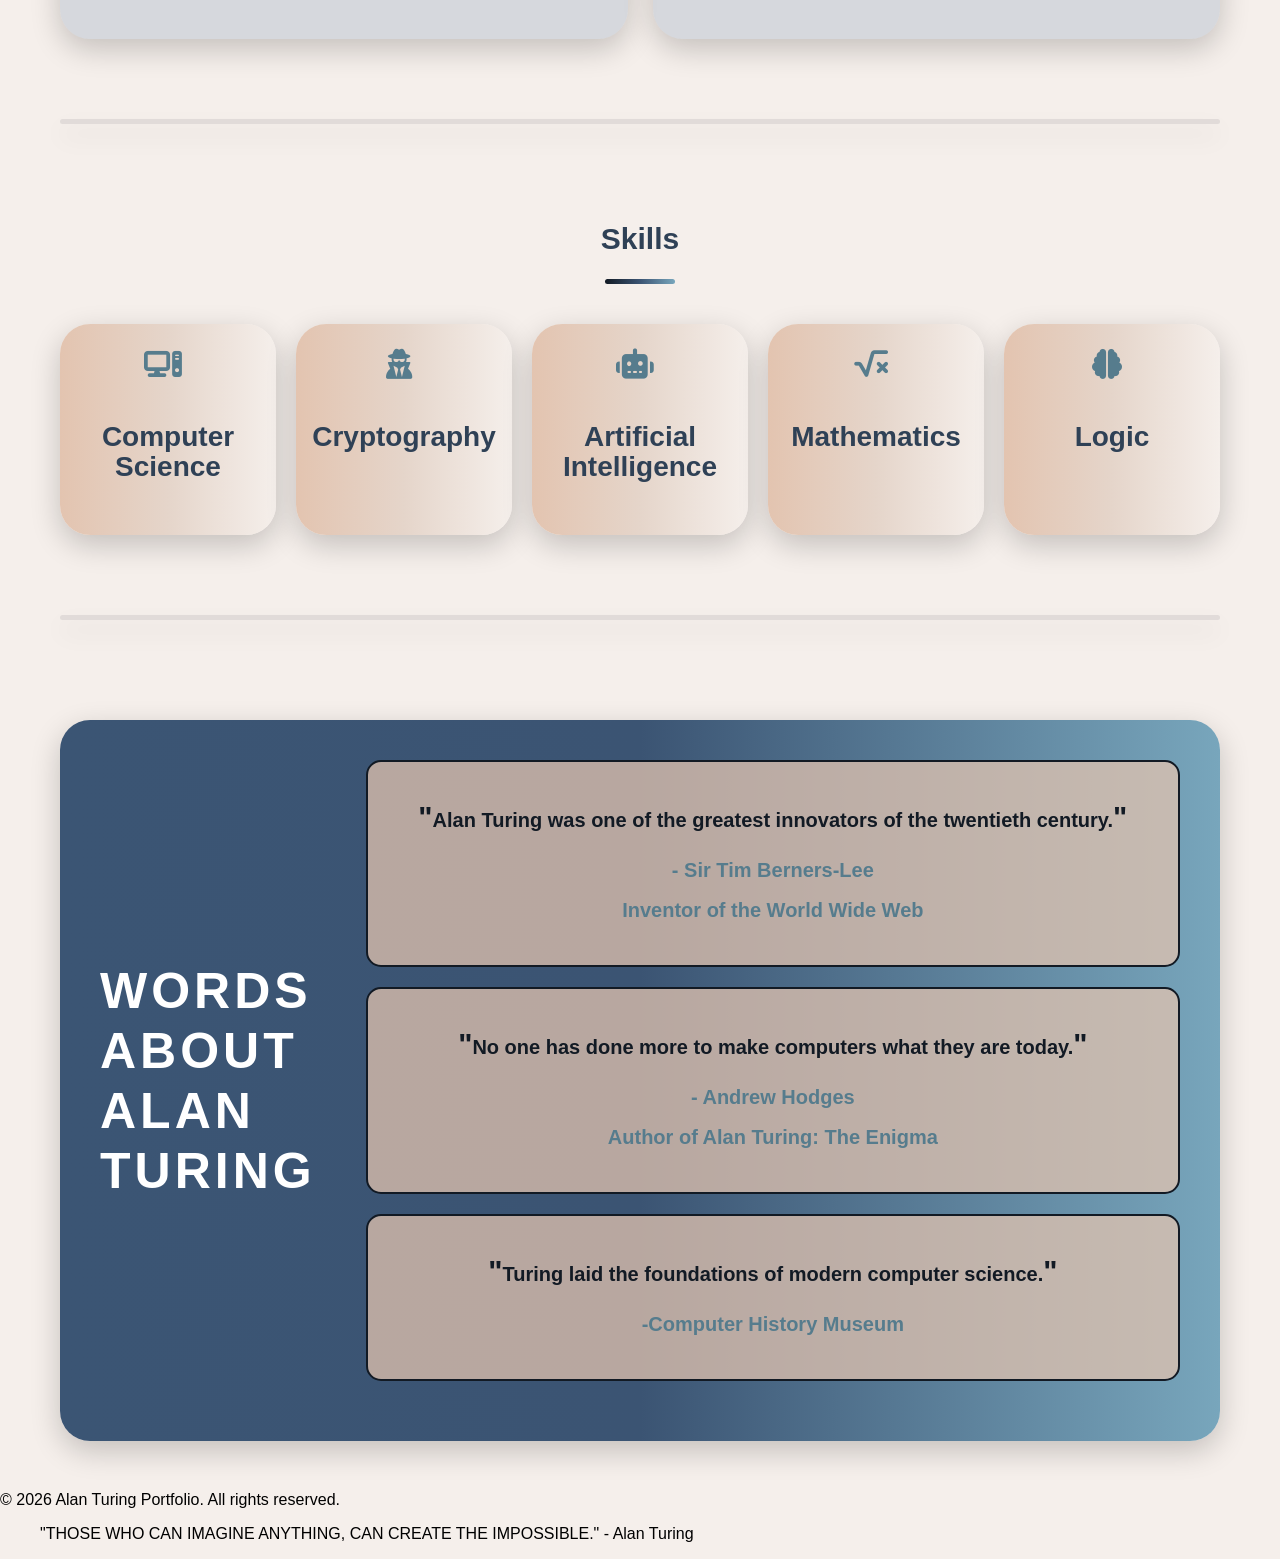
==== commit 974fde10: "update" ====
--- a/about.html
+++ b/about.html
@@ -12,7 +12,7 @@
       content="Alan Turing was a pioneering mathematician, computer scientist, and cryptanalyst. He is widely considered to be the father of theoretical computer science and artificial intelligence."
     />
     <link rel="stylesheet" href="CSS/about.css" />
-    <!-- <link rel="stylesheet" href="css/nav-footer.css" /> -->
+    <link rel="stylesheet" href="css/nav-footer.css" />
     <title>Alan Turing-About</title>
   </head>
   <body>
@@ -65,7 +65,7 @@
                     <li><span class="year">1926:</span> Continued his studies at Hazelhurst Preparatory School.</li>
                     <li><span class="year">1928:</span> Attended Sherborne School and developed a strong interest in Mathematics.</li>
                     <li><span class="year">1931:</span> Studied Mathematics at King's College,University of Cambridge.</li>
-                    <li><span class="year">1936:</span> Completed my PhD in Mathematics at Princeton University.</li>
+                    <li><span class="year">1936:</span> Completed his PhD in Mathematics at Princeton University.</li>
                 </ul>
             </div>
 
--- a/CSS/about.css
+++ b/CSS/about.css
@@ -66,6 +66,10 @@
     padding-left: 0;
 }
 
+.pragOfAbout h3{
+    margin-bottom: 20px;
+}
+
 h1{
     color: var(--text-color);
     margin-top: 100px;
@@ -128,7 +132,7 @@
     border-radius: var(--radius);
     padding: 25px;
     transition: var(--transition);    
-   animation: dropDown 0.9s ease forwards;  
+    animation: dropDown 0.9s ease forwards;  
     animation-delay: 1s;
     opacity: 0;
 } 
@@ -140,6 +144,14 @@
 }
 
 
+.card ul,.card2 ul,.card01 ul{
+    padding-left: 20px;
+}
+
+
+.card li,.card2 li,.card01 li{
+    margin-bottom: 8px;
+}
 
 
 .year{
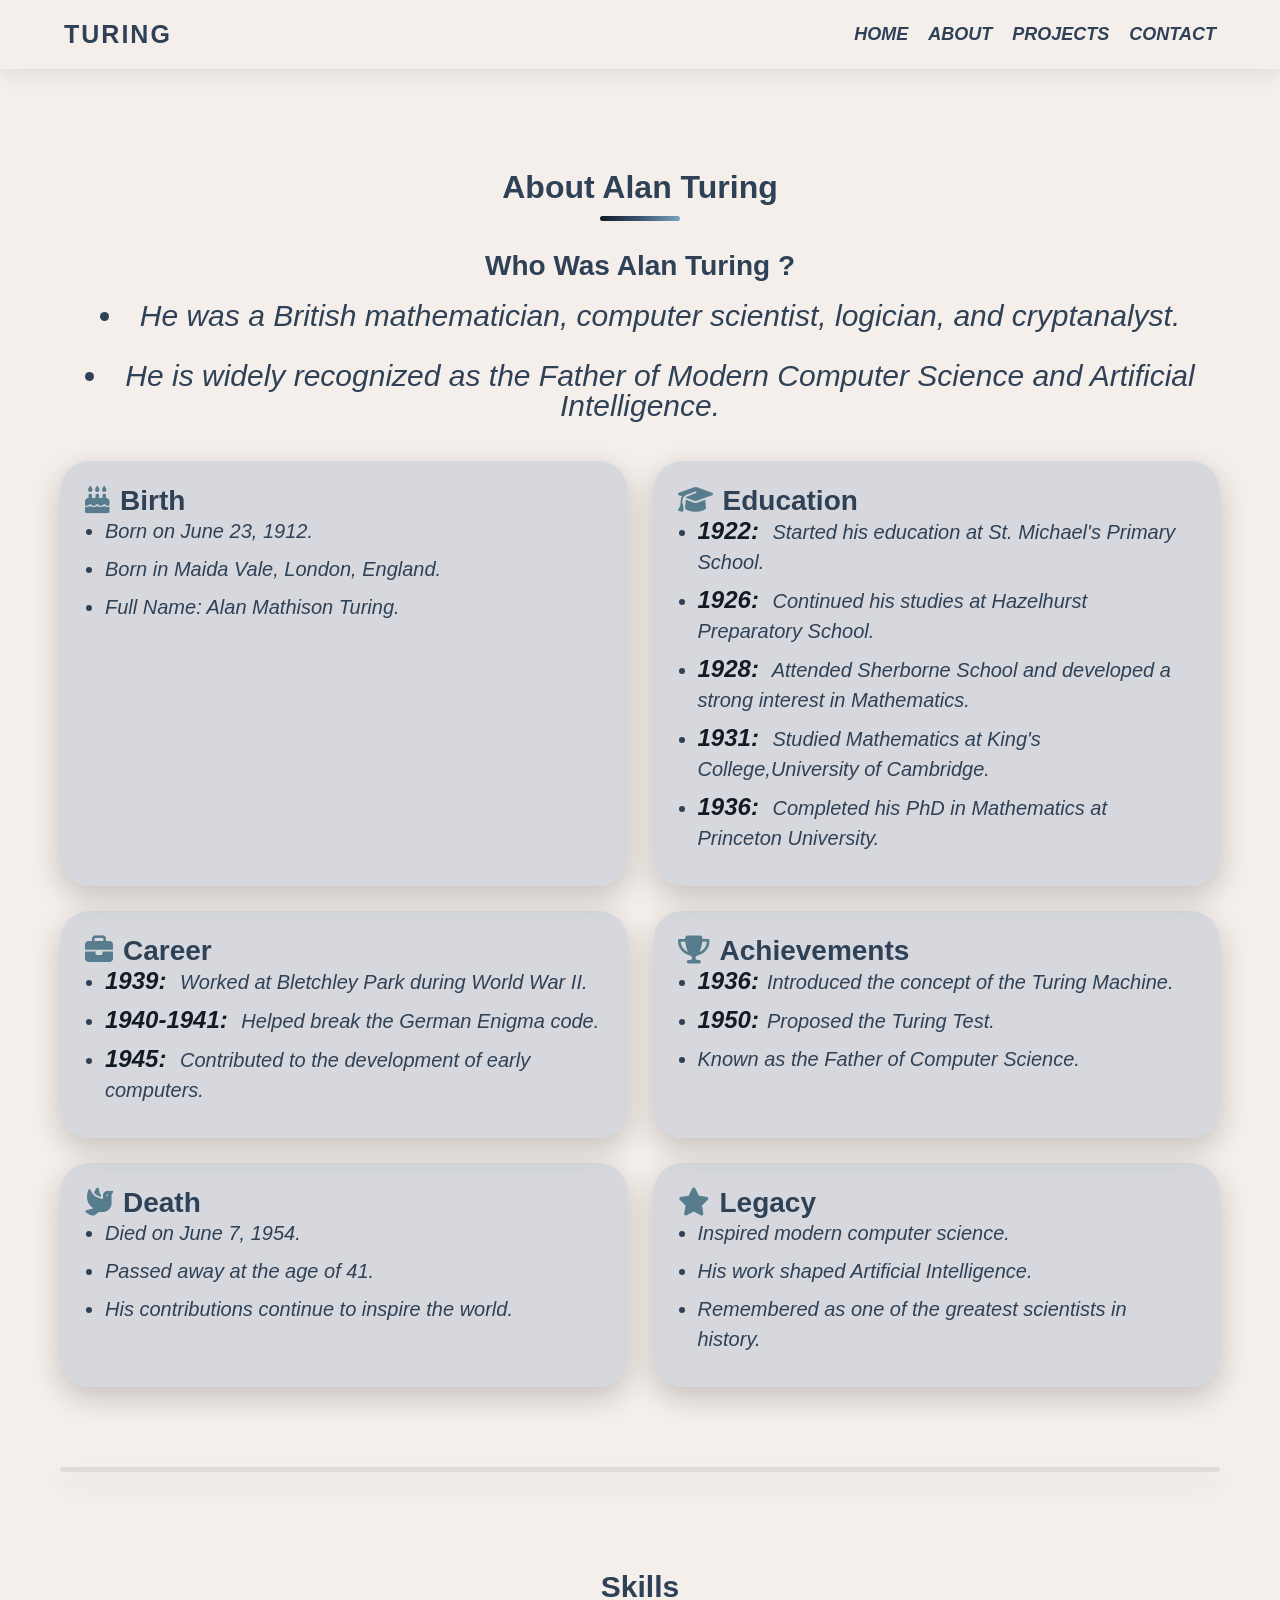
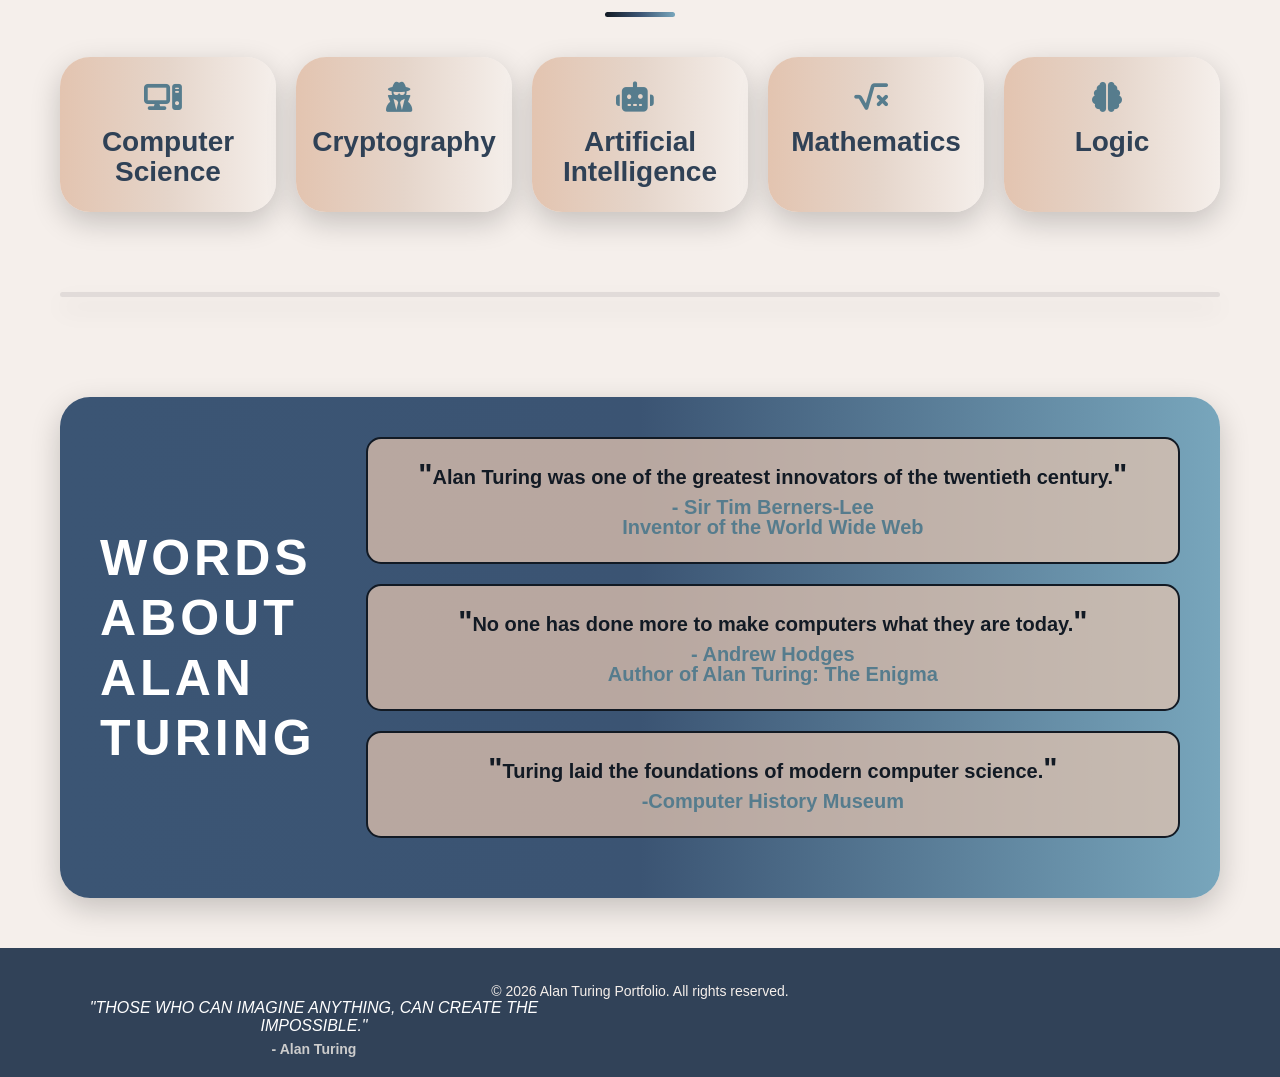
==== commit 3c733bbb: "UPDATE" ====
--- a/about.html
+++ b/about.html
@@ -12,7 +12,7 @@
       content="Alan Turing was a pioneering mathematician, computer scientist, and cryptanalyst. He is widely considered to be the father of theoretical computer science and artificial intelligence."
     />
     <link rel="stylesheet" href="CSS/about.css" />
-    <link rel="stylesheet" href="css/nav-footer.css" />
+    <link rel="stylesheet" href="CSS/nav-footer.css" />
     <title>Alan Turing-About</title>
   </head>
   <body>
--- a/CSS/nav-footer.css
+++ b/CSS/nav-footer.css
@@ -0,0 +1,168 @@
+* {
+  margin: 0;
+  padding: 0;
+  box-sizing: border-box;
+}
+.header {
+  background-color: #f5efeb;
+  padding: 20px 5%;
+  width: 100%;
+  box-shadow: 0 4px 20px rgba(47, 65, 86, 0.12);
+}
+.navbar {
+  display: flex;
+  justify-content: space-between;
+  align-items: center;
+  height: 100%;
+}
+.logo a {
+  font-family: sans-serif;
+  font-size: 25px;
+  font-weight: bold;
+  color: #2f4156;
+  letter-spacing: 2px;
+  text-decoration: none;
+}
+.nav-links {
+  display: flex;
+  gap: 20px;
+  list-style: none;
+}
+.nav-links li {
+  list-style: none;
+}
+.nav-links a {
+  font-family: sans-serif;
+  font-size: 18px;
+  color: #2f4156;
+  font-weight: 600;
+  text-decoration: none;
+}
+.nav-links a:hover {
+  color: #7697a5;
+}
+
+.footer {
+  background-color: #314258;
+  color: #fff;
+  padding: 35px 5% 20px 5%;
+}
+.footer-top {
+  display: flex;
+  justify-content: space-between;
+  align-items: center;
+  width: 100%;
+  margin-bottom: 25px;
+}
+.footer-links-col {
+  display: flex;
+  flex-direction: column;
+  gap: 4px;
+}
+.footer-title {
+  font-size: sans-serif;
+  font-size: 16px;
+  font-weight: bold;
+  color: #fff;
+  letter-spacing: 1.5px;
+  margin-bottom: 4px;
+}
+.footer-links {
+  list-style: none;
+  display: flex;
+  flex-direction: column;
+  gap: 2px;
+}
+.footer-links a {
+  font-family: sans-serif;
+  font-size: 13px;
+  color: #f5efeb;
+  text-decoration: none;
+  font-weight: 500;
+}
+.footer-links a:hover {
+  color: #7697a5;
+}
+.footer-quote {
+  font-size: 16px;
+  text-align: center;
+  font-style: italic;
+  color: #fff;
+  max-width: 500px;
+}
+.footer-quote span {
+  font-family: sans-serif;
+  display: block;
+  font-size: 14px;
+  font-weight: bold;
+  margin-top: 6px;
+  color: #ccc;
+  font-style: normal;
+}
+.footer-divider {
+  width: 100%;
+  height: 1px;
+  background-color: rgba(255, 255, 255, 0.15);
+  margin-bottom: 15px; 
+}
+.footer-bottom {
+  text-align: center;
+}
+.copyright {
+  font-family: sans-serif;
+  font-size: 14px;
+  color: #f5efeb;
+  text-align: center;
+}
+
+@media (max-width: 768px) {
+  .header {
+    padding: 15px 4%;
+  }
+  .logo a {
+    font-size: 28px;
+    letter-spacing: 1px;
+  }
+  .navbar {
+    flex-direction: column;          
+    gap: 15px;
+    text-align: center;
+  }
+  .nav-links {
+    gap: 15px;
+  }
+  .nav-links a {
+    font-size: 17px;
+  }
+  .footer {
+    padding: 25px 4% 15px 4%;
+  }
+  .footer-top {
+    flex-direction: row;
+    justify-content: space-between;
+    align-items: flex-start;
+    gap: 14px;
+  }
+  .footer-links-col {
+    align-items: flex-start;
+    text-align: left;
+    flex: 1;
+  }
+  .footer-links a {
+    font-size: 12px;
+  }
+  .footer-title {
+    font-size: 14px;
+  }
+  .footer-quote {
+    font-size: 13px;
+    text-align: right;
+    flex: 1.5;
+  }
+  .footer-quote span {
+    font-size: 12px;
+  }
+  .copyright {
+    font-size: 13px;
+  }
+}
